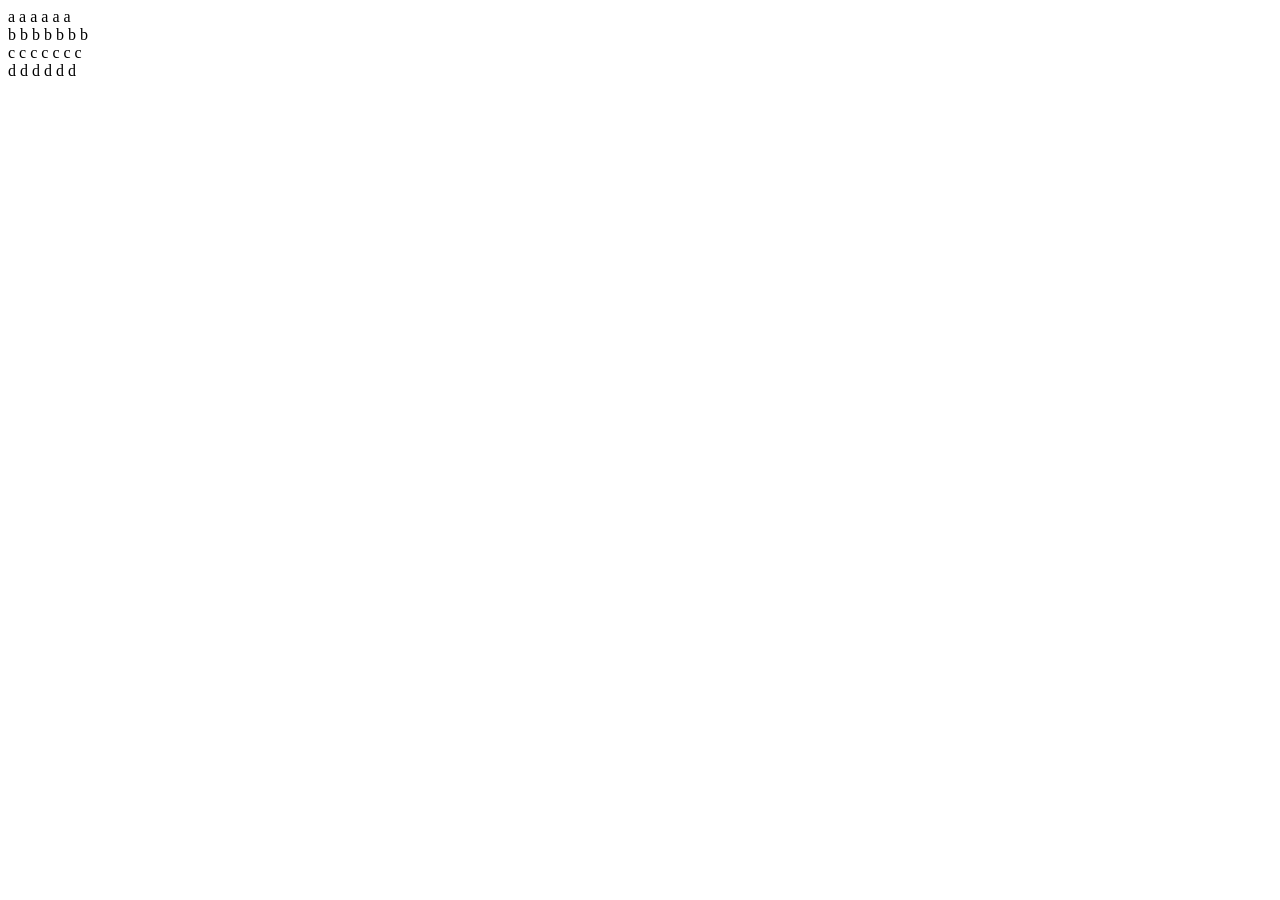
==== index.html @ 430a7834 "Add files via upload" ====
<!DOCTYPE html>
<html lang="en">
<head>
    <meta charset="UTF-8">
    <meta name="viewport" content="width=device-width, initial-scale=1.0">
    <title>Document</title>
    <link rel="stylesheet" href="style.css">
</head>
<body>
    <header>a a a a a a</header>
    <aside>b b b b b b b</aside>
    <main>c c c c c c c</main>
    <footer>d d d d d d</footer>
</body>
</html>
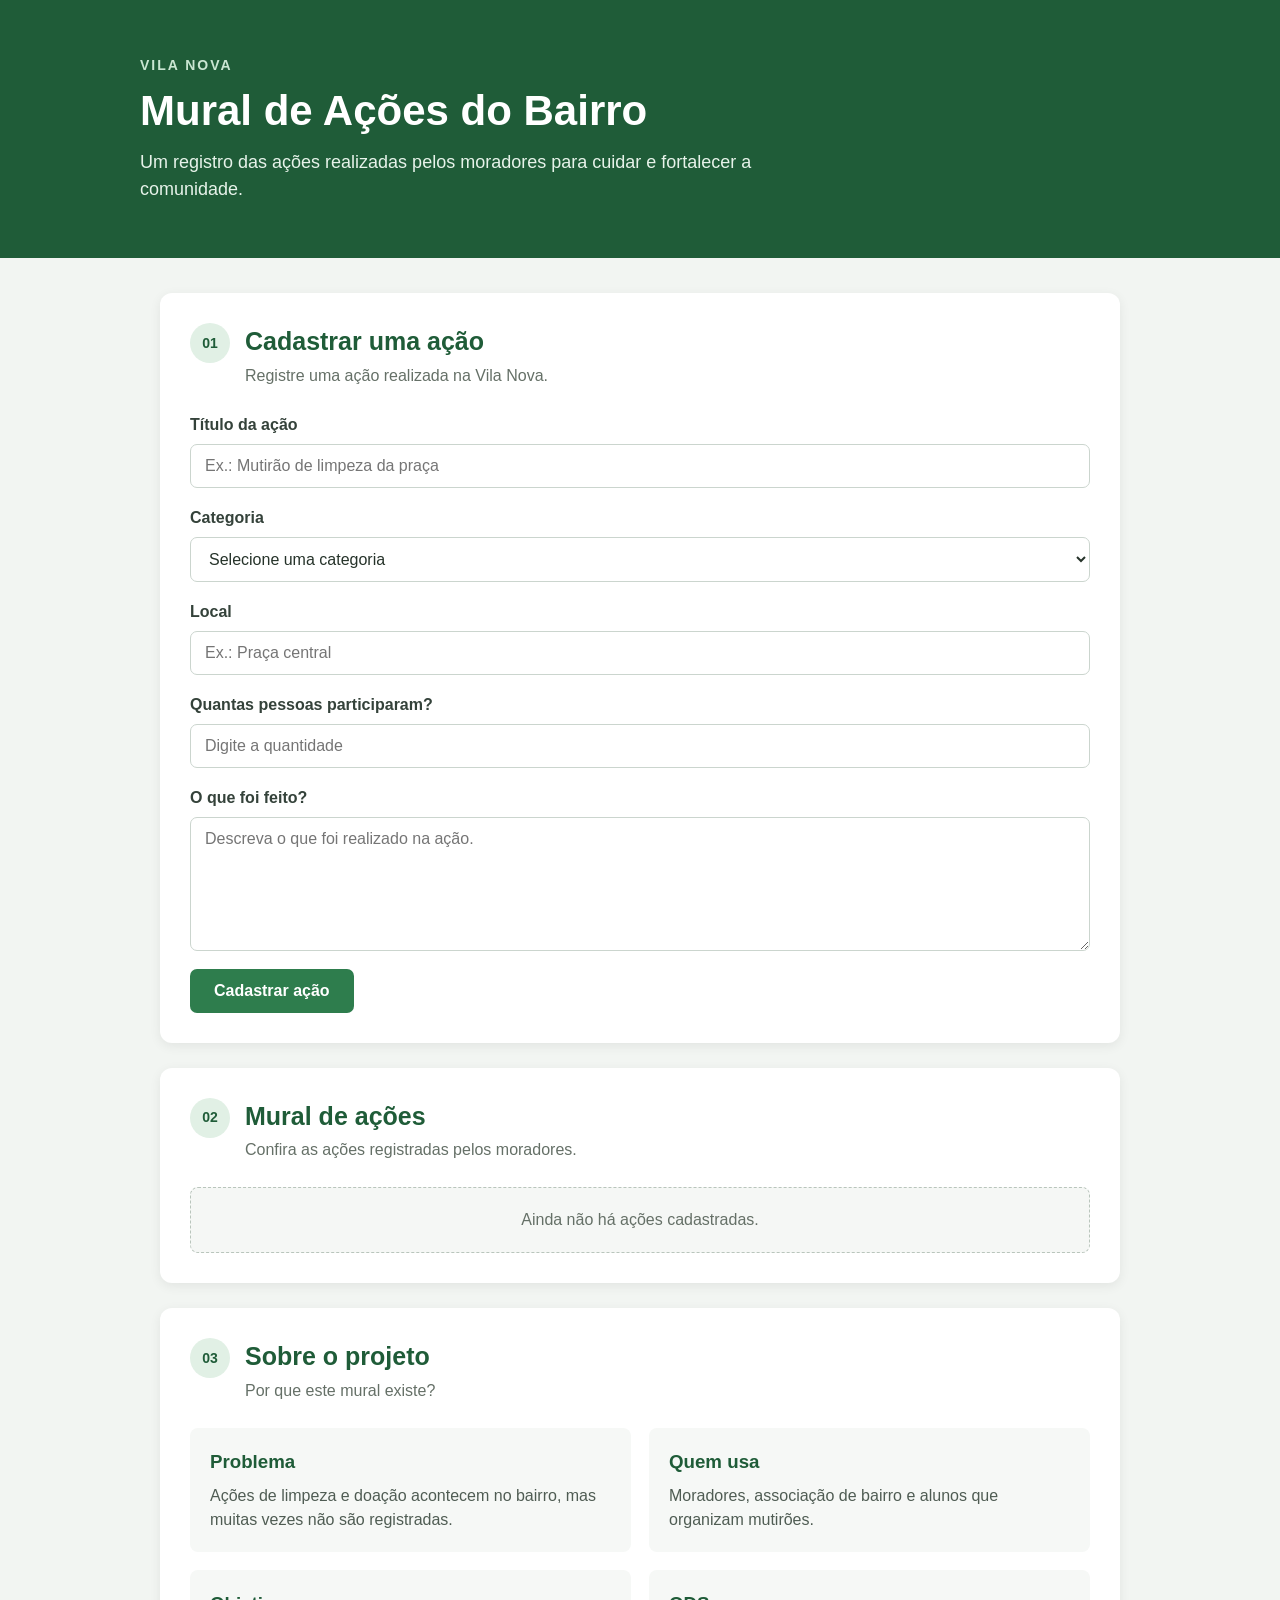
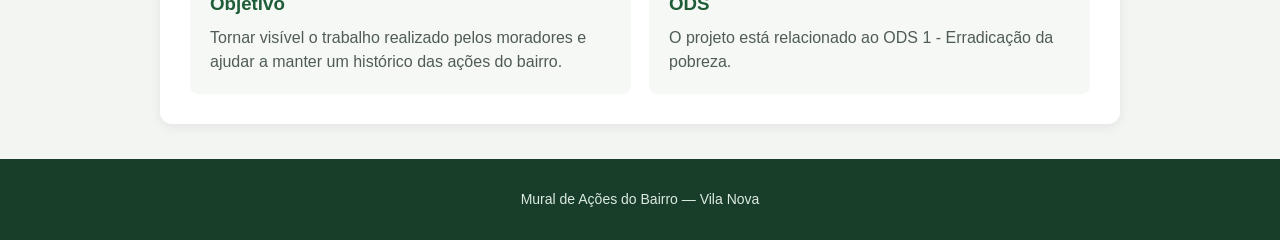
==== commit 74345290: "Add files via upload" ====
--- a/index.html
+++ b/index.html
@@ -1,15 +1,272 @@
 <!DOCTYPE html>
-<html lang="en">
+<html lang="pt-BR">
 <head>
+    <!-- Permite usar acentos e caracteres do português -->
     <meta charset="UTF-8">
+
+    <!-- Faz o site se adaptar a celulares e tablets -->
     <meta name="viewport" content="width=device-width, initial-scale=1.0">
-    <title>Document</title>
+
+    <!-- Nome que aparece na aba do navegador -->
+    <title>Mural de Ações do Bairro</title>
+
+    <!-- Conecta o HTML ao arquivo CSS -->
     <link rel="stylesheet" href="style.css">
 </head>
+
 <body>
-    <header>a a a a a a</header>
-    <aside>b b b b b b b</aside>
-    <main>c c c c c c c</main>
-    <footer>d d d d d d</footer>
+
+    <!-- =====================================================
+         CABEÇALHO DO SITE
+         ===================================================== -->
+
+    <header>
+        <div class="cabecalho-conteudo">
+            <p class="identificacao">VILA NOVA</p>
+
+            <h1>Mural de Ações do Bairro</h1>
+
+            <p>
+                Um registro das ações realizadas pelos moradores
+                para cuidar e fortalecer a comunidade.
+            </p>
+        </div>
+    </header>
+
+
+    <!-- =====================================================
+         CONTEÚDO PRINCIPAL
+         ===================================================== -->
+
+    <main>
+
+        <!-- =================================================
+             ÁREA DE CADASTRO
+             ================================================= -->
+
+        <section class="secao">
+
+            <div class="titulo-secao">
+                <span class="numero-secao">01</span>
+
+                <div>
+                    <h2>Cadastrar uma ação</h2>
+
+                    <p>
+                        Registre uma ação realizada na Vila Nova.
+                    </p>
+                </div>
+            </div>
+
+
+            <!-- Formulário de cadastro -->
+            <form id="formulario-acao">
+
+                <!-- Título da ação -->
+                <div class="campo">
+                    <label for="titulo">Título da ação</label>
+
+                    <input
+                        type="text"
+                        id="titulo"
+                        name="titulo"
+                        maxlength="100"
+                        placeholder="Ex.: Mutirão de limpeza da praça"
+                        required
+                    >
+                </div>
+
+
+                <!-- Categoria -->
+                <div class="campo">
+                    <label for="categoria">Categoria</label>
+
+                    <select id="categoria" name="categoria" required>
+                        <option value="">Selecione uma categoria</option>
+                        <option value="Ambiental">Ambiental</option>
+                        <option value="Social">Social</option>
+                        <option value="Educação">Educação</option>
+                        <option value="Saúde">Saúde</option>
+                    </select>
+                </div>
+
+
+                <!-- Local -->
+                <div class="campo">
+                    <label for="local">Local</label>
+
+                    <input
+                        type="text"
+                        id="local"
+                        name="local"
+                        maxlength="100"
+                        placeholder="Ex.: Praça central"
+                        required
+                    >
+                </div>
+
+
+                <!-- Quantidade de participantes -->
+                <div class="campo">
+                    <label for="participantes">
+                        Quantas pessoas participaram?
+                    </label>
+
+                    <input
+                        type="number"
+                        id="participantes"
+                        name="participantes"
+                        min="0"
+                        step="1"
+                        placeholder="Digite a quantidade"
+                        required
+                    >
+                </div>
+
+
+                <!-- Descrição da ação -->
+                <div class="campo">
+                    <label for="descricao">O que foi feito?</label>
+
+                    <textarea
+                        id="descricao"
+                        name="descricao"
+                        maxlength="500"
+                        rows="6"
+                        placeholder="Descreva o que foi realizado na ação."
+                        required
+                    ></textarea>
+                </div>
+
+
+                <!-- Botão de cadastro -->
+                <button type="submit" class="botao-principal">
+                    Cadastrar ação
+                </button>
+
+            </form>
+
+        </section>
+
+
+        <!-- =================================================
+             ÁREA DO MURAL
+             ================================================= -->
+
+        <section class="secao">
+
+            <div class="titulo-secao">
+                <span class="numero-secao">02</span>
+
+                <div>
+                    <h2>Mural de ações</h2>
+
+                    <p>
+                        Confira as ações registradas pelos moradores.
+                    </p>
+                </div>
+            </div>
+
+
+            <!--
+                Esta mensagem aparece quando não existem ações.
+                O JavaScript controla sua exibição.
+            -->
+            <p id="mensagem-vazia" class="mensagem-vazia">
+                Ainda não há ações cadastradas.
+            </p>
+
+
+            <!--
+                O JavaScript cria as fichas das ações
+                dentro deste elemento.
+            -->
+            <div id="lista-acoes"></div>
+
+        </section>
+
+
+        <!-- =================================================
+             ÁREA SOBRE O PROJETO
+             ================================================= -->
+
+        <section class="secao sobre-projeto">
+
+            <div class="titulo-secao">
+                <span class="numero-secao">03</span>
+
+                <div>
+                    <h2>Sobre o projeto</h2>
+
+                    <p>
+                        Por que este mural existe?
+                    </p>
+                </div>
+            </div>
+
+
+            <div class="informacoes-projeto">
+
+                <div>
+                    <h3>Problema</h3>
+
+                    <p>
+                        Ações de limpeza e doação acontecem no bairro,
+                        mas muitas vezes não são registradas.
+                    </p>
+                </div>
+
+
+                <div>
+                    <h3>Quem usa</h3>
+
+                    <p>
+                        Moradores, associação de bairro e alunos
+                        que organizam mutirões.
+                    </p>
+                </div>
+
+
+                <div>
+                    <h3>Objetivo</h3>
+
+                    <p>
+                        Tornar visível o trabalho realizado pelos
+                        moradores e ajudar a manter um histórico
+                        das ações do bairro.
+                    </p>
+                </div>
+
+
+                <div>
+                    <h3>ODS</h3>
+
+                    <p>
+                        O projeto está relacionado ao ODS 1 -
+                        Erradicação da pobreza.
+                    </p>
+                </div>
+
+            </div>
+
+        </section>
+
+    </main>
+
+
+    <!-- =====================================================
+         RODAPÉ
+         ===================================================== -->
+
+    <footer>
+        <p>
+            Mural de Ações do Bairro — Vila Nova
+        </p>
+    </footer>
+
+
+    <!-- Conecta o HTML ao JavaScript -->
+    <script src="script.js"></script>
+
 </body>
 </html>
--- a/style.css
+++ b/style.css
@@ -0,0 +1,481 @@
+/* =====================================================
+   CONFIGURAÇÕES GERAIS
+   ===================================================== */
+
+/* Remove espaçamentos padrão do navegador */
+* {
+    margin: 0;
+    padding: 0;
+    box-sizing: border-box;
+}
+
+
+/* Configurações gerais da página */
+body {
+    font-family: Arial, Helvetica, sans-serif;
+
+    background-color: #f2f5f2;
+
+    color: #26332a;
+
+    line-height: 1.5;
+}
+
+
+/* =====================================================
+   CABEÇALHO
+   ===================================================== */
+
+header {
+    background-color: #1f5c38;
+
+    color: white;
+
+    padding: 55px 20px;
+}
+
+
+.cabecalho-conteudo {
+    max-width: 1000px;
+
+    margin: 0 auto;
+}
+
+
+.identificacao {
+    font-size: 14px;
+
+    font-weight: bold;
+
+    letter-spacing: 2px;
+
+    margin-bottom: 12px;
+
+    color: #c9e6d2;
+}
+
+
+header h1 {
+    font-size: 42px;
+
+    line-height: 1.1;
+
+    margin-bottom: 15px;
+}
+
+
+header p:last-child {
+    max-width: 650px;
+
+    font-size: 18px;
+
+    color: #e7f3ea;
+}
+
+
+/* =====================================================
+   CONTEÚDO PRINCIPAL
+   ===================================================== */
+
+main {
+    max-width: 1000px;
+
+    margin: 35px auto;
+
+    padding: 0 20px;
+}
+
+
+/* Cada seção fica dentro de um cartão */
+.secao {
+    background-color: white;
+
+    padding: 30px;
+
+    margin-bottom: 25px;
+
+    border-radius: 12px;
+
+    box-shadow: 0 3px 12px rgba(0, 0, 0, 0.07);
+}
+
+
+/* =====================================================
+   TÍTULOS DAS SEÇÕES
+   ===================================================== */
+
+.titulo-secao {
+    display: flex;
+
+    align-items: flex-start;
+
+    gap: 15px;
+
+    margin-bottom: 25px;
+}
+
+
+.numero-secao {
+    display: flex;
+
+    align-items: center;
+
+    justify-content: center;
+
+    min-width: 40px;
+
+    height: 40px;
+
+    background-color: #e1f0e5;
+
+    color: #1f5c38;
+
+    border-radius: 50%;
+
+    font-size: 14px;
+
+    font-weight: bold;
+}
+
+
+.titulo-secao h2 {
+    color: #1f5c38;
+
+    font-size: 25px;
+
+    margin-bottom: 3px;
+}
+
+
+.titulo-secao p {
+    color: #657067;
+}
+
+
+/* =====================================================
+   FORMULÁRIO
+   ===================================================== */
+
+#formulario-acao {
+    display: flex;
+
+    flex-direction: column;
+
+    gap: 18px;
+}
+
+
+.campo {
+    display: flex;
+
+    flex-direction: column;
+
+    gap: 7px;
+}
+
+
+.campo label {
+    font-weight: bold;
+
+    color: #34423a;
+}
+
+
+.campo input,
+.campo select,
+.campo textarea {
+    width: 100%;
+
+    padding: 12px 14px;
+
+    border: 1px solid #cbd5ce;
+
+    border-radius: 7px;
+
+    background-color: white;
+
+    color: #26332a;
+
+    font-family: inherit;
+
+    font-size: 16px;
+
+    outline: none;
+
+    transition: border-color 0.2s, box-shadow 0.2s;
+}
+
+
+/* Destaca o campo quando o usuário clica nele */
+.campo input:focus,
+.campo select:focus,
+.campo textarea:focus {
+    border-color: #2e7d4d;
+
+    box-shadow: 0 0 0 3px rgba(46, 125, 77, 0.12);
+}
+
+
+/* Permite redimensionar a descrição somente na vertical */
+.campo textarea {
+    resize: vertical;
+}
+
+
+/* =====================================================
+   BOTÃO PRINCIPAL
+   ===================================================== */
+
+.botao-principal {
+    align-self: flex-start;
+
+    border: none;
+
+    border-radius: 7px;
+
+    padding: 13px 24px;
+
+    background-color: #2e7d4d;
+
+    color: white;
+
+    font-family: inherit;
+
+    font-size: 16px;
+
+    font-weight: bold;
+
+    cursor: pointer;
+
+    transition: background-color 0.2s, transform 0.2s;
+}
+
+
+.botao-principal:hover {
+    background-color: #245f3b;
+
+    transform: translateY(-1px);
+}
+
+
+.botao-principal:active {
+    transform: translateY(0);
+}
+
+
+/* =====================================================
+   MURAL
+   ===================================================== */
+
+#lista-acoes {
+    display: flex;
+
+    flex-direction: column;
+
+    gap: 18px;
+}
+
+
+/* Mensagem mostrada quando o mural está vazio */
+.mensagem-vazia {
+    padding: 20px;
+
+    background-color: #f5f7f5;
+
+    border: 1px dashed #b9c5bc;
+
+    border-radius: 8px;
+
+    color: #657067;
+
+    text-align: center;
+}
+
+
+/* =====================================================
+   FICHA DE CADA AÇÃO
+   ===================================================== */
+
+.ficha-acao {
+    background-color: #f8faf8;
+
+    border: 1px solid #dce5de;
+
+    border-left: 5px solid #2e7d4d;
+
+    border-radius: 8px;
+
+    padding: 22px;
+}
+
+
+/* Título da ação */
+.ficha-acao h3 {
+    color: #1f5c38;
+
+    font-size: 21px;
+
+    margin-bottom: 15px;
+}
+
+
+/* Informações da ação */
+.ficha-acao p {
+    margin-bottom: 8px;
+
+    color: #3f4c43;
+}
+
+
+/* Destaque para os nomes dos campos */
+.ficha-acao strong {
+    color: #26332a;
+}
+
+
+/* Descrição da ação */
+.ficha-descricao {
+    margin-top: 15px;
+
+    padding-top: 15px;
+
+    border-top: 1px solid #dce5de;
+}
+
+
+/* Categoria exibida na ficha */
+.ficha-categoria {
+    display: inline-block;
+
+    margin-bottom: 15px;
+
+    padding: 5px 10px;
+
+    border-radius: 20px;
+
+    background-color: #e1f0e5;
+
+    color: #1f5c38;
+
+    font-size: 13px;
+
+    font-weight: bold;
+}
+
+
+/* =====================================================
+   ÁREA SOBRE O PROJETO
+   ===================================================== */
+
+.informacoes-projeto {
+    display: grid;
+
+    grid-template-columns: repeat(2, 1fr);
+
+    gap: 18px;
+}
+
+
+.informacoes-projeto div {
+    padding: 20px;
+
+    background-color: #f6f8f6;
+
+    border-radius: 8px;
+}
+
+
+.informacoes-projeto h3 {
+    color: #1f5c38;
+
+    margin-bottom: 8px;
+}
+
+
+.informacoes-projeto p {
+    color: #4f5c53;
+}
+
+
+/* =====================================================
+   RODAPÉ
+   ===================================================== */
+
+footer {
+    padding: 30px 20px;
+
+    background-color: #183d28;
+
+    color: #dcebe0;
+
+    text-align: center;
+
+    font-size: 14px;
+}
+
+
+/* =====================================================
+   CELULARES
+   ===================================================== */
+
+/*
+   Estas regras entram em funcionamento
+   quando a tela tiver até 600 pixels.
+*/
+@media (max-width: 600px) {
+
+    /* Diminui o espaço externo da página */
+    main {
+        margin-top: 20px;
+
+        padding: 0 10px;
+    }
+
+
+    /* Diminui o cabeçalho */
+    header {
+        padding: 40px 20px;
+    }
+
+
+    /* Diminui o tamanho do título */
+    header h1 {
+        font-size: 30px;
+    }
+
+
+    /* Diminui o texto do cabeçalho */
+    header p:last-child {
+        font-size: 16px;
+    }
+
+
+    /* Diminui o espaço interno dos cartões */
+    .secao {
+        padding: 20px;
+    }
+
+
+    /* Títulos ficam um pouco menores */
+    .titulo-secao h2 {
+        font-size: 21px;
+    }
+
+
+    /* O botão ocupa toda a largura */
+    .botao-principal {
+        width: 100%;
+    }
+
+
+    /* A área sobre o projeto passa a ter uma coluna */
+    .informacoes-projeto {
+        grid-template-columns: 1fr;
+    }
+
+
+    /* Diminui um pouco as fichas */
+    .ficha-acao {
+        padding: 18px;
+    }
+}
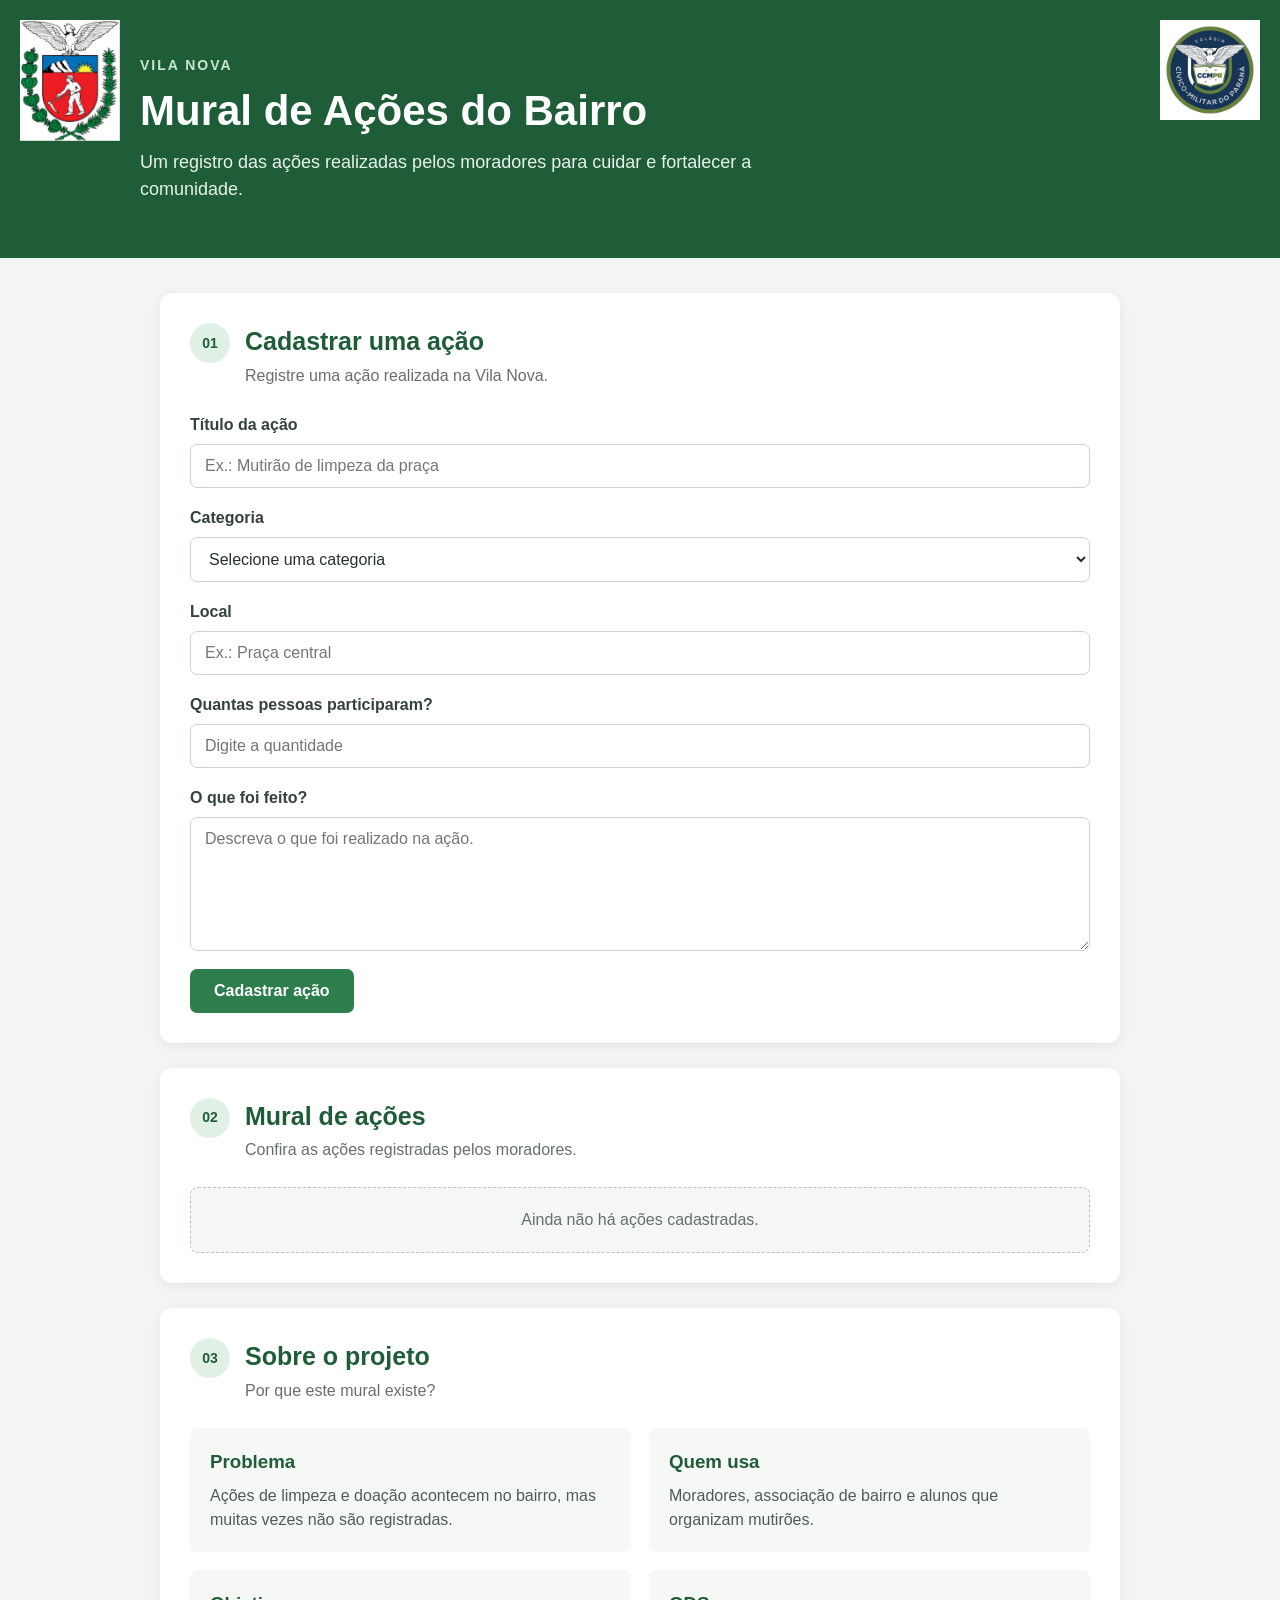
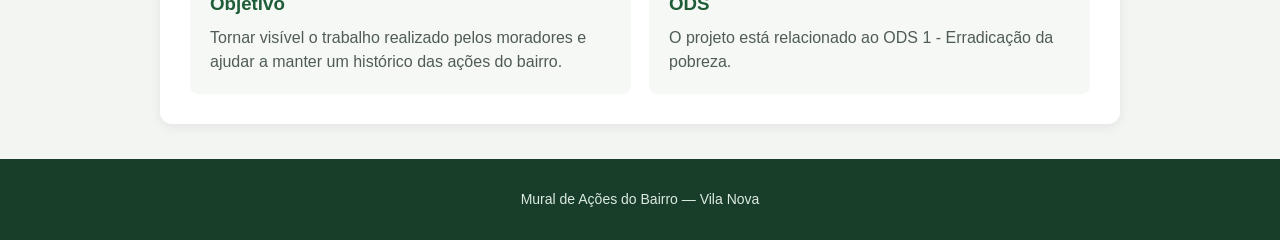
==== commit cf60a5f3: "Add files via upload" ====
--- a/index.html
+++ b/index.html
@@ -12,6 +12,7 @@
 
     <!-- Conecta o HTML ao arquivo CSS -->
     <link rel="stylesheet" href="style.css">
+    
 </head>
 
 <body>
@@ -23,6 +24,8 @@
     <header>
         <div class="cabecalho-conteudo">
             <p class="identificacao">VILA NOVA</p>
+            <img src="img/logo.png" alt="logo" class="logo">
+            <img src="img/logoo.png" alt="logoo" class="logoo">
 
             <h1>Mural de Ações do Bairro</h1>
 
--- a/style.css
+++ b/style.css
@@ -479,3 +479,18 @@
         padding: 18px;
     }
 }
+.logo {
+    position: fixed;
+    top: 20px;
+    right: 20px;
+    width: 100px;
+    z-index: 1000;
+}
+.logoo{
+    position: fixed;
+    top: 20px;
+    left: 20px;
+    width: 100px;
+    height: auto;
+    z-index: 1000;
+}
